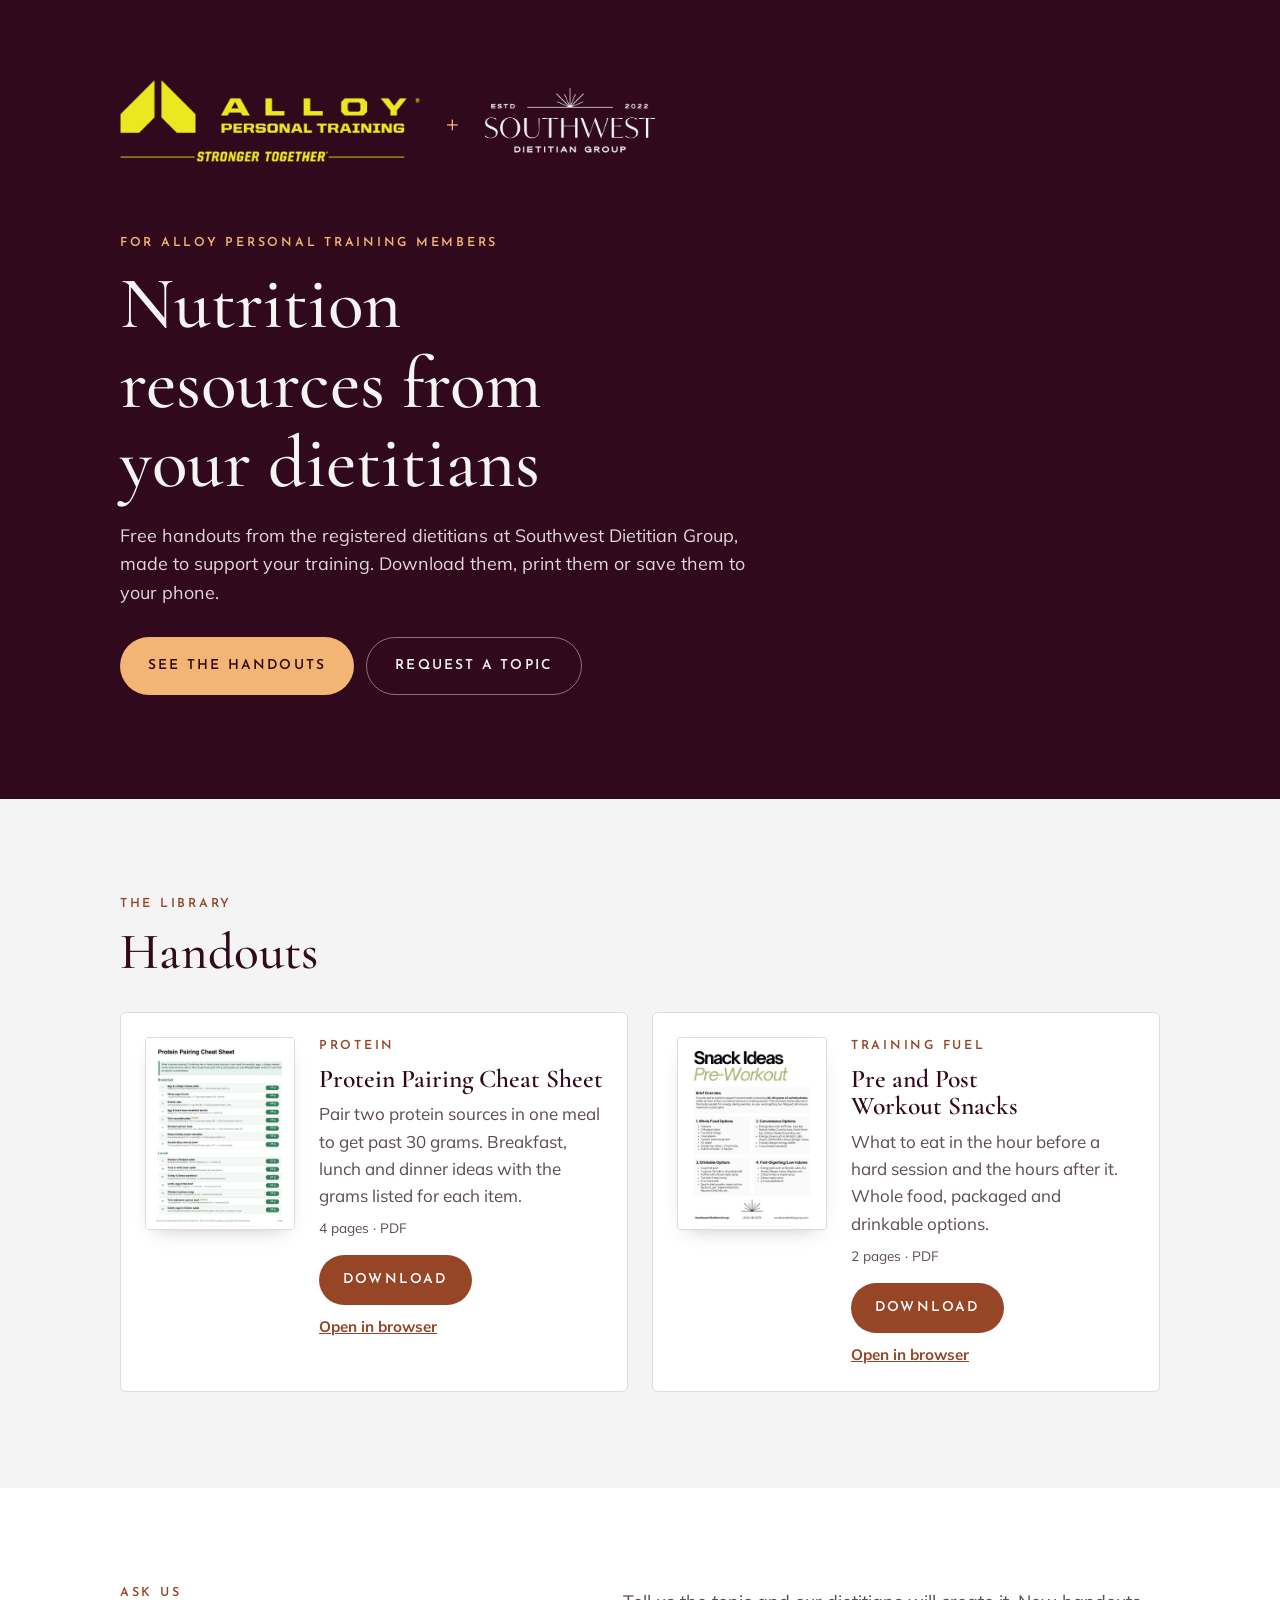
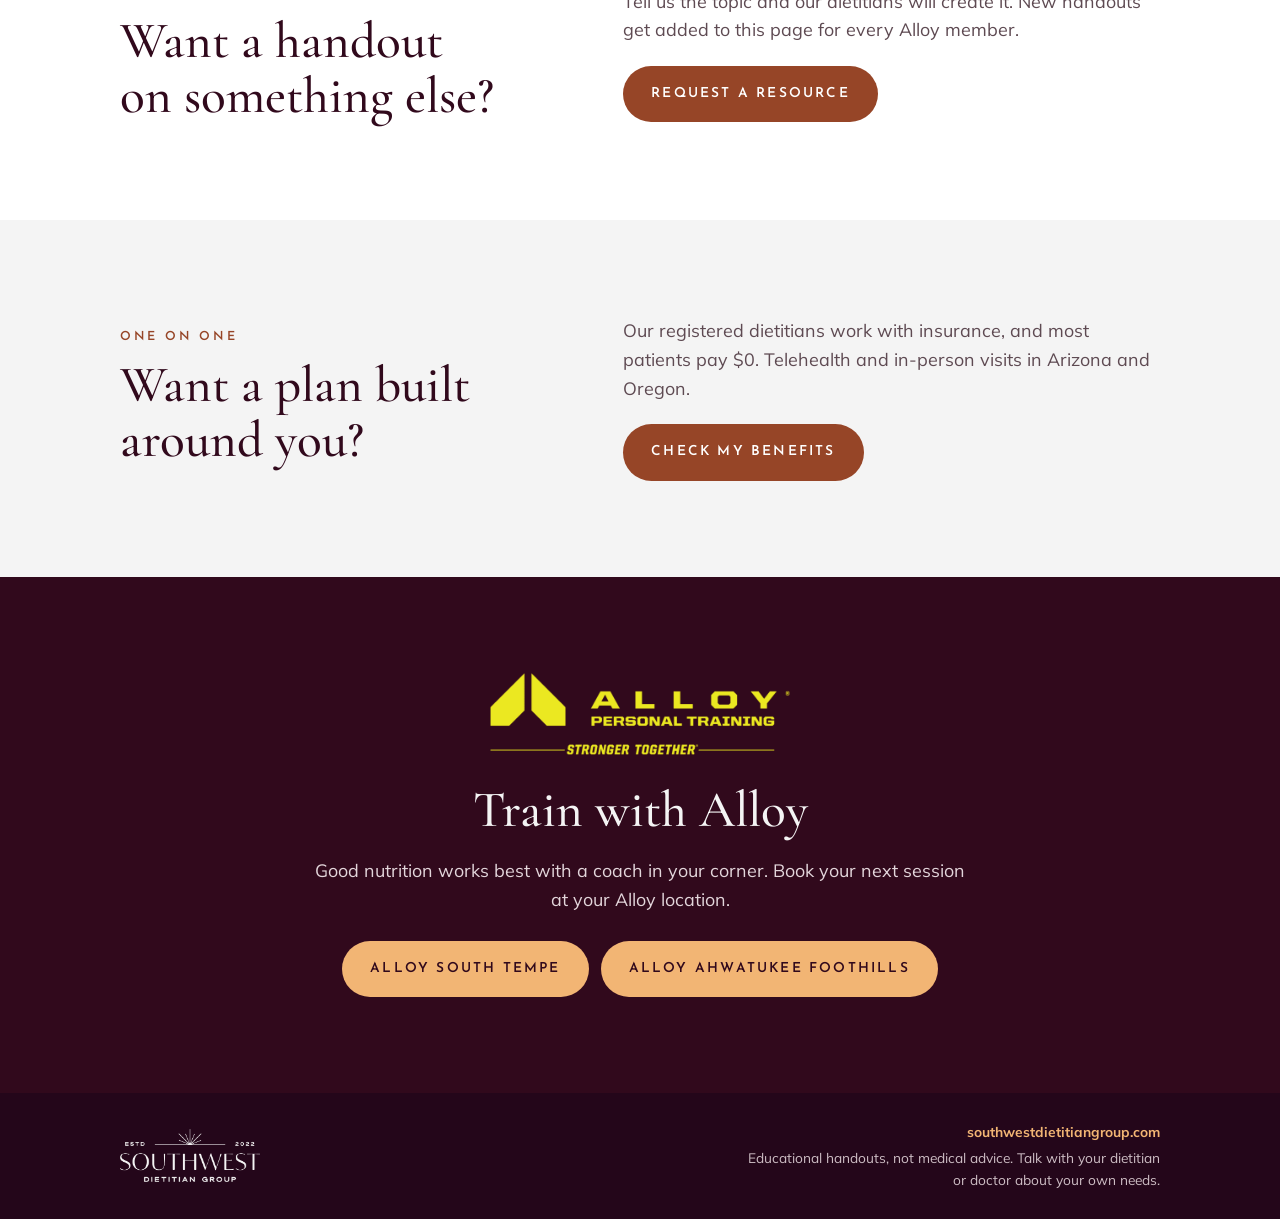
==== alloy/index.html @ 7ca177f0 "Add partner resource pages for Alloy and RISE members Co-Authored-By: Claude Opus 5.5 <noreply@anthr" ====
<!doctype html>
<html lang="en">
<head>
<meta charset="utf-8">
<meta name="viewport" content="width=device-width, initial-scale=1, viewport-fit=cover">
<title>Nutrition resources for Alloy Personal Training members | Southwest Dietitian Group</title>
<meta name="robots" content="noindex">
<meta name="description" content="Free nutrition handouts for Alloy Personal Training members from the registered dietitians at Southwest Dietitian Group.">
<meta property="og:title" content="Nutrition resources for Alloy Personal Training members">
<meta property="og:description" content="Free handouts from the registered dietitians at Southwest Dietitian Group.">
<meta property="og:image" content="https://go.southwestdietitiangroup.com/assets/sdg-badge.png">
<link rel="icon" type="image/png" sizes="64x64" href="/assets/favicon-64.png?v=2">
<link rel="apple-touch-icon" href="/assets/favicon-180.png?v=2">
<link rel="preconnect" href="https://fonts.googleapis.com">
<link rel="preconnect" href="https://fonts.gstatic.com" crossorigin>
<link rel="stylesheet" href="https://fonts.googleapis.com/css2?family=Cormorant+Garamond:ital,wght@0,500;0,600;1,500&family=Josefin+Sans:wght@400;600&family=Mulish:wght@400;600;700&display=swap">
<link rel="stylesheet" href="/resources/partner.css">
</head>
<body>
<div class="sdg-lp">
  <header class="hero">
    <div class="wrap">
      <div class="cobrand">
        <img class="partner-logo" src="/resources/img/alloy-logo.png" alt="Alloy Personal Training" style="width:300px">
        <span class="x" aria-hidden="true">+</span>
        <a class="logo-link" href="https://southwestdietitiangroup.com/" target="_blank" rel="noopener"><img class="sdg-logo" src="/assets/sdg-logo-white.png" alt="Southwest Dietitian Group"></a>
      </div>
      <p class="eyebrow">For Alloy Personal Training members</p>
      <h1>Nutrition resources from your dietitians</h1>
      <p class="lede">Free handouts from the registered dietitians at Southwest Dietitian Group, made to support your training. Download them, print them or save them to your phone.</p>
      <div class="hero-actions">
        <a class="btn btn-peach" href="#resources">See the handouts</a>
        <a class="btn btn-ghost" href="https://form.jotform.com/SouthwestDietitianGroup/request-a-resource" target="_blank" rel="noopener">Request a topic</a>
      </div>
    </div>
  </header>

  <main>
    <section class="band" id="resources">
      <div class="wrap">
        <p class="eyebrow">The library</p>
        <h2>Handouts</h2>
        <div class="grid">
        <article class="res">
          <a class="res-thumb" href="/resources/files/protein-pairing-cheat-sheet.pdf" target="_blank" rel="noopener" aria-label="Open Protein Pairing Cheat Sheet">
            <img src="/resources/img/protein-pairing-cheat-sheet.jpg" alt="" width="680" height="880" loading="lazy">
          </a>
          <div class="res-body">
            <p class="eyebrow">Protein</p>
            <h3>Protein Pairing Cheat Sheet</h3>
            <p class="res-blurb">Pair two protein sources in one meal to get past 30 grams. Breakfast, lunch and dinner ideas with the grams listed for each item.</p>
            <p class="res-meta">4 pages · PDF</p>
            <div class="res-actions">
              <a class="btn btn-rust" href="/resources/files/protein-pairing-cheat-sheet.pdf" download>Download</a>
              <a class="text-link" href="/resources/files/protein-pairing-cheat-sheet.pdf" target="_blank" rel="noopener">Open in browser</a>
            </div>
          </div>
        </article>
        <article class="res">
          <a class="res-thumb" href="/resources/files/pre-and-post-workout-carb-snacks.pdf" target="_blank" rel="noopener" aria-label="Open Pre and Post Workout Snacks">
            <img src="/resources/img/pre-and-post-workout-carb-snacks.jpg" alt="" width="680" height="880" loading="lazy">
          </a>
          <div class="res-body">
            <p class="eyebrow">Training fuel</p>
            <h3>Pre and Post Workout Snacks</h3>
            <p class="res-blurb">What to eat in the hour before a hard session and the hours after it. Whole food, packaged and drinkable options.</p>
            <p class="res-meta">2 pages · PDF</p>
            <div class="res-actions">
              <a class="btn btn-rust" href="/resources/files/pre-and-post-workout-carb-snacks.pdf" download>Download</a>
              <a class="text-link" href="/resources/files/pre-and-post-workout-carb-snacks.pdf" target="_blank" rel="noopener">Open in browser</a>
            </div>
          </div>
        </article>
        </div>
      </div>
    </section>

    <section class="band band-white" id="request">
      <div class="wrap split">
        <div>
          <p class="eyebrow">Ask us</p>
          <h2>Want a handout on something else?</h2>
        </div>
        <div class="split-body">
          <p class="lede">Tell us the topic and our dietitians will create it. New handouts get added to this page for every Alloy member.</p>
          <a class="btn btn-rust" href="https://form.jotform.com/SouthwestDietitianGroup/request-a-resource" target="_blank" rel="noopener">Request a resource</a>
        </div>
      </div>
    </section>

    <section class="band" id="dietitian">
      <div class="wrap split">
        <div>
          <p class="eyebrow">One on one</p>
          <h2>Want a plan built around you?</h2>
        </div>
        <div class="split-body">
          <p class="lede">Our registered dietitians work with insurance, and most patients pay $0. Telehealth and in-person visits in Arizona and Oregon.</p>
          <a class="btn btn-rust" href="https://form.jotform.com/SouthwestDietitianGroup/verify-my-benefits" target="_blank" rel="noopener">Check my benefits</a>
        </div>
      </div>
    </section>

    <section class="band band-plum" id="partner">
      <div class="wrap center">
        <img class="partner-logo" src="/resources/img/alloy-logo.png" alt="Alloy Personal Training" style="width:300px">
        <h2>Train with Alloy</h2>
        <p class="lede">Good nutrition works best with a coach in your corner. Book your next session at your Alloy location.</p>
        <div class="hero-actions"><a class="btn btn-peach" href="https://alloypersonaltraining.com/location/south-tempe-az/" target="_blank" rel="noopener">Alloy South Tempe</a><a class="btn btn-peach" href="https://alloypersonaltraining.com/location/ahwatukee-foothills-az/" target="_blank" rel="noopener">Alloy Ahwatukee Foothills</a></div>
      </div>
    </section>
  </main>

  <footer class="footer">
    <div class="wrap">
      <a class="logo-link" href="https://southwestdietitiangroup.com/" target="_blank" rel="noopener"><img src="/assets/sdg-logo-white.png" alt="Southwest Dietitian Group home"></a>
      <div class="footer-text">
        <a class="site-link" href="https://southwestdietitiangroup.com/" target="_blank" rel="noopener">southwestdietitiangroup.com</a>
        <span>Educational handouts, not medical advice. Talk with your dietitian or doctor about your own needs.</span>
      </div>
    </div>
  </footer>
</div>
</body>
</html>
---- resources/partner.css ----
/* Partner resource pages (/alloy/, /rise/). Built by _src/partner-resources/build.py. Same brand look as /2027/. */
.sdg-lp {
  --rust: #964527; --rust-deep: #7c381f; --plum: #31091C; --peach: #F2B574;
  --paper: #F4F4F4; --white: #FFFFFF; --ink: #2a1520; --ink-soft: #5e4a52; --line: #e2d9d8;
  --display: 'Aguila', 'Cormorant Garamond', Georgia, 'Times New Roman', serif;
  --label: 'Dallas', 'Josefin Sans', Arial, sans-serif;
  --body: 'Mulish', Arial, 'Helvetica Neue', sans-serif;
  color-scheme: light; font-family: var(--body); font-size: 17px; line-height: 1.6;
  color: var(--ink); background: var(--paper); -webkit-font-smoothing: antialiased;
}
body { margin: 0; background: #F4F4F4; }
.sdg-lp *, .sdg-lp *::before, .sdg-lp *::after { box-sizing: border-box; }
.sdg-lp img { max-width: 100%; display: block; }
.sdg-lp a { color: inherit; }
.sdg-lp .wrap { max-width: 1080px; margin-inline: auto; padding-left: max(20px, env(safe-area-inset-left, 0px)); padding-right: max(20px, env(safe-area-inset-right, 0px)); }
.sdg-lp .band { padding-block: clamp(56px, 8vw, 96px); }
.sdg-lp .band-white { background: var(--white); }
.sdg-lp .band-plum { background: var(--plum); color: var(--paper); }
.sdg-lp .eyebrow { font-family: var(--label); text-transform: uppercase; letter-spacing: .22em; font-size: .78rem; font-weight: 600; color: var(--rust); margin: 0 0 10px; }
.sdg-lp h1, .sdg-lp h2, .sdg-lp h3 { font-family: var(--display); font-weight: 500; line-height: 1.08; text-wrap: balance; margin: 0; color: var(--plum); }
.sdg-lp h2 { font-size: clamp(2.1rem, 4.6vw, 3.2rem); }
.sdg-lp h3 { font-size: 1.6rem; font-weight: 600; }
.sdg-lp p { margin: 0; }
.sdg-lp .lede { font-size: 1.12rem; color: var(--ink-soft); max-width: 60ch; }

.sdg-lp .btn { display: inline-flex; align-items: center; justify-content: center; font-family: var(--label); text-transform: uppercase; letter-spacing: .16em; font-weight: 600; font-size: .86rem; padding: 17px 28px; border-radius: 999px; text-decoration: none; transition: transform .18s ease, background-color .18s ease; }
.sdg-lp .btn:focus-visible, .sdg-lp a:focus-visible { outline: 3px solid var(--peach); outline-offset: 3px; }
.sdg-lp .btn-peach { background: var(--peach); color: var(--plum); }
.sdg-lp .btn-peach:hover { background: #f6c58d; transform: translateY(-1px); }
.sdg-lp .btn-rust { background: var(--rust); color: var(--white); }
.sdg-lp .btn-rust:hover { background: var(--rust-deep); transform: translateY(-1px); }
.sdg-lp .btn-ghost { color: var(--paper); border: 1px solid rgba(244,244,244,.45); }
.sdg-lp .btn-ghost:hover { border-color: var(--peach); color: var(--peach); }
.sdg-lp .text-link { color: var(--rust); font-weight: 700; font-size: .95rem; }

/* Hero */
.sdg-lp .hero { background: var(--plum); color: var(--paper); padding-block: clamp(40px, 7vw, 80px) clamp(56px, 9vw, 104px); }
.sdg-lp .hero h1 { color: var(--paper); font-size: clamp(2.6rem, 6.4vw, 4.6rem); max-width: 16ch; margin-bottom: 18px; }
.sdg-lp .hero .eyebrow { color: var(--peach); }
.sdg-lp .hero .lede { color: #e3d6db; }
.sdg-lp .cobrand { display: flex; align-items: center; flex-wrap: wrap; gap: 18px 26px; margin-bottom: clamp(40px, 7vw, 72px); }
.sdg-lp .cobrand .partner-logo { max-width: 60vw; height: auto; }
.sdg-lp .cobrand .x { font-family: var(--display); font-size: 2rem; color: var(--peach); line-height: 1; }
.sdg-lp .cobrand .sdg-logo { width: 170px; }
.sdg-lp .hero-actions { display: flex; flex-wrap: wrap; gap: 12px; margin-top: 30px; }

/* Resource cards */
.sdg-lp .grid { display: grid; grid-template-columns: repeat(auto-fill, minmax(min(100%, 460px), 1fr)); gap: 24px; margin-top: 32px; }
.sdg-lp .res { display: grid; grid-template-columns: 150px 1fr; gap: 24px; background: var(--white); border: 1px solid var(--line); border-radius: 6px; padding: 24px; align-items: start; }
.sdg-lp .res-thumb { display: block; border: 1px solid var(--line); border-radius: 3px; overflow: hidden; box-shadow: 0 8px 20px -12px rgba(49,9,28,.35); transition: transform .18s ease; }
.sdg-lp .res-thumb:hover { transform: translateY(-2px); }
.sdg-lp .res-thumb img { width: 100%; height: auto; }
.sdg-lp .res-body { display: grid; gap: 8px; min-width: 0; }
.sdg-lp .res-body .eyebrow { margin: 0; }
.sdg-lp .res-blurb { color: var(--ink-soft); }
.sdg-lp .res-meta { font-size: .85rem; color: var(--ink-soft); }
.sdg-lp .res-actions { display: flex; flex-wrap: wrap; align-items: center; gap: 10px 18px; margin-top: 8px; }
.sdg-lp .res-actions .btn { padding: 14px 24px; }

/* Two-column bands */
.sdg-lp .split { display: grid; grid-template-columns: 1fr 1.2fr; gap: 28px 56px; align-items: center; }
.sdg-lp .split-body { display: grid; gap: 22px; justify-items: start; }

/* Partner band */
.sdg-lp .center { display: grid; justify-items: center; text-align: center; gap: 18px; }
.sdg-lp .band-plum h2 { color: var(--paper); }
.sdg-lp .band-plum .lede { color: #e3d6db; }
.sdg-lp .band-plum .partner-logo { max-width: 70vw; height: auto; margin-bottom: 10px; }
.sdg-lp .band-plum .hero-actions { justify-content: center; margin-top: 10px; }

/* Footer */
.sdg-lp .footer { background: #24061a; color: #cdbdc4; font-size: .86rem; }
.sdg-lp .footer .wrap { padding-block: 28px; display: flex; flex-wrap: wrap; justify-content: space-between; gap: 14px; align-items: center; }
.sdg-lp .footer img { width: 140px; }
.sdg-lp .footer-text { display: grid; gap: 4px; text-align: right; max-width: 52ch; }
.sdg-lp .site-link { color: var(--peach); font-weight: 700; text-decoration: none; }

@media (max-width: 720px) {
  .sdg-lp .res { grid-template-columns: 96px 1fr; gap: 16px; padding: 18px; }
  .sdg-lp .split { grid-template-columns: 1fr; }
  .sdg-lp .footer-text { text-align: left; }
  .sdg-lp .hero-actions .btn { flex: 1 1 100%; }
}
@media (max-width: 480px) {
  .sdg-lp .cobrand { gap: 12px 16px; flex-wrap: nowrap; }
  .sdg-lp .cobrand .partner-logo { max-width: 46vw; }
  .sdg-lp .cobrand .sdg-logo { width: 120px; }
}
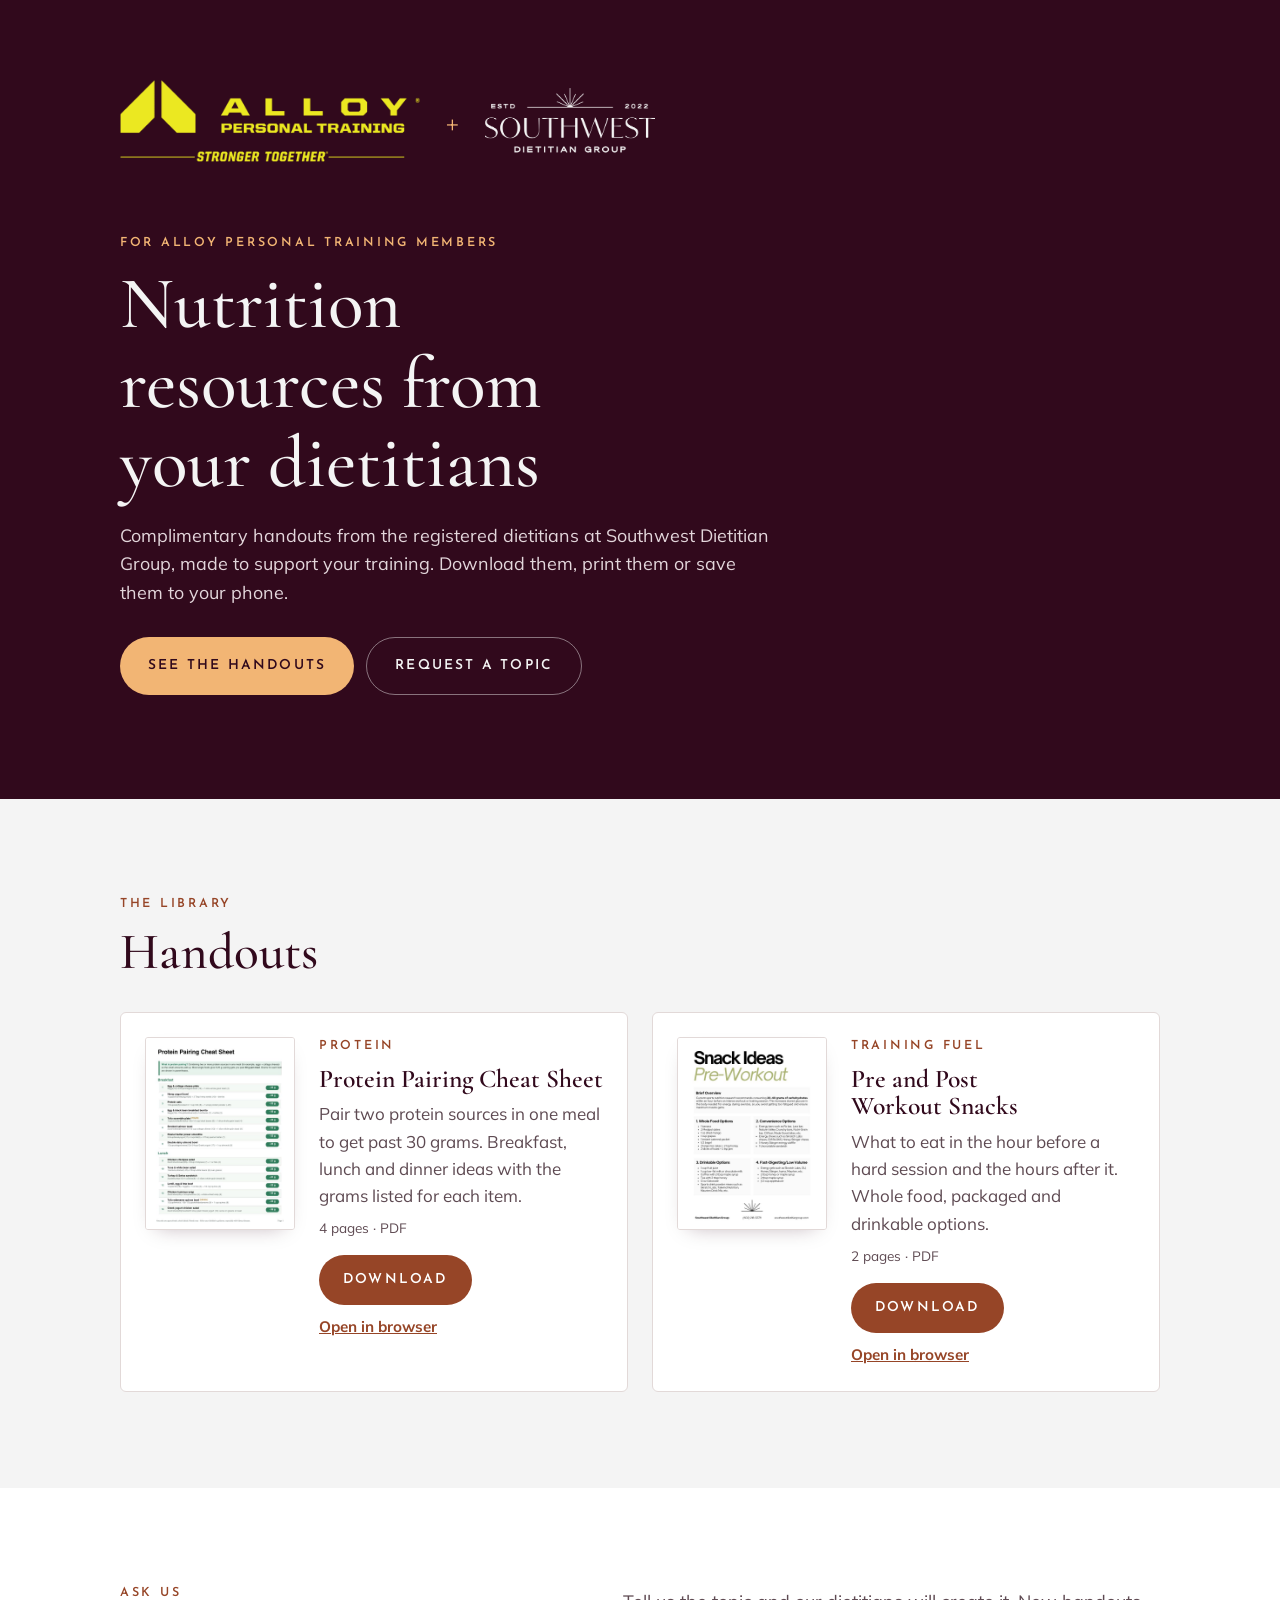
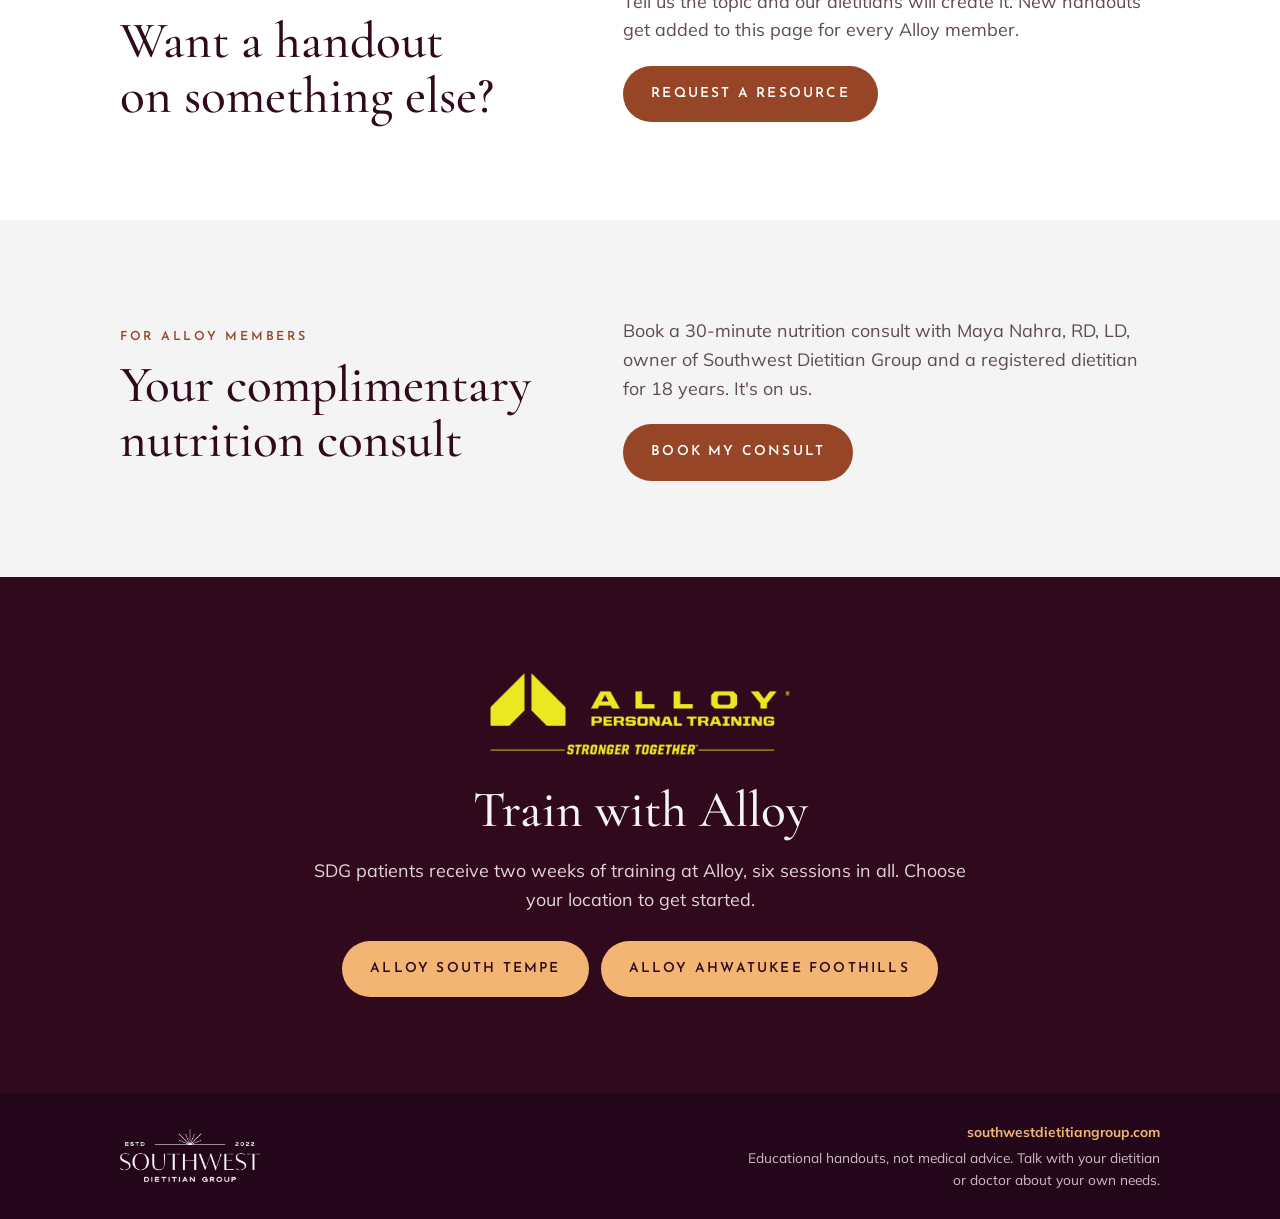
==== commit 903d8aee: "Partner pages: gym offers for SDG patients, complimentary consult with Maya Co-Authored-By: Claude O" ====
--- a/alloy/index.html
+++ b/alloy/index.html
@@ -5,9 +5,9 @@
 <meta name="viewport" content="width=device-width, initial-scale=1, viewport-fit=cover">
 <title>Nutrition resources for Alloy Personal Training members | Southwest Dietitian Group</title>
 <meta name="robots" content="noindex">
-<meta name="description" content="Free nutrition handouts for Alloy Personal Training members from the registered dietitians at Southwest Dietitian Group.">
+<meta name="description" content="Complimentary nutrition handouts for Alloy Personal Training members from the registered dietitians at Southwest Dietitian Group.">
 <meta property="og:title" content="Nutrition resources for Alloy Personal Training members">
-<meta property="og:description" content="Free handouts from the registered dietitians at Southwest Dietitian Group.">
+<meta property="og:description" content="Complimentary handouts from the registered dietitians at Southwest Dietitian Group.">
 <meta property="og:image" content="https://go.southwestdietitiangroup.com/assets/sdg-badge.png">
 <link rel="icon" type="image/png" sizes="64x64" href="/assets/favicon-64.png?v=2">
 <link rel="apple-touch-icon" href="/assets/favicon-180.png?v=2">
@@ -27,7 +27,7 @@
       </div>
       <p class="eyebrow">For Alloy Personal Training members</p>
       <h1>Nutrition resources from your dietitians</h1>
-      <p class="lede">Free handouts from the registered dietitians at Southwest Dietitian Group, made to support your training. Download them, print them or save them to your phone.</p>
+      <p class="lede">Complimentary handouts from the registered dietitians at Southwest Dietitian Group, made to support your training. Download them, print them or save them to your phone.</p>
       <div class="hero-actions">
         <a class="btn btn-peach" href="#resources">See the handouts</a>
         <a class="btn btn-ghost" href="https://form.jotform.com/SouthwestDietitianGroup/request-a-resource" target="_blank" rel="noopener">Request a topic</a>
@@ -88,15 +88,15 @@
       </div>
     </section>
 
-    <section class="band" id="dietitian">
+    <section class="band" id="consult">
       <div class="wrap split">
         <div>
-          <p class="eyebrow">One on one</p>
-          <h2>Want a plan built around you?</h2>
+          <p class="eyebrow">For Alloy members</p>
+          <h2>Your complimentary nutrition consult</h2>
         </div>
         <div class="split-body">
-          <p class="lede">Our registered dietitians work with insurance, and most patients pay $0. Telehealth and in-person visits in Arizona and Oregon.</p>
-          <a class="btn btn-rust" href="https://form.jotform.com/SouthwestDietitianGroup/verify-my-benefits" target="_blank" rel="noopener">Check my benefits</a>
+          <p class="lede">Book a 30-minute nutrition consult with Maya Nahra, RD, LD, owner of Southwest Dietitian Group and a registered dietitian for 18 years. It's on us.</p>
+          <a class="btn btn-rust" href="https://sdg.intakeq.com/booking?serviceId=68c0e8e5-5097-4298-bee4-f5482008c1e0" target="_blank" rel="noopener">Book my consult</a>
         </div>
       </div>
     </section>
@@ -105,7 +105,7 @@
       <div class="wrap center">
         <img class="partner-logo" src="/resources/img/alloy-logo.png" alt="Alloy Personal Training" style="width:300px">
         <h2>Train with Alloy</h2>
-        <p class="lede">Good nutrition works best with a coach in your corner. Book your next session at your Alloy location.</p>
+        <p class="lede">SDG patients receive two weeks of training at Alloy, six sessions in all. Choose your location to get started.</p>
         <div class="hero-actions"><a class="btn btn-peach" href="https://alloypersonaltraining.com/location/south-tempe-az/" target="_blank" rel="noopener">Alloy South Tempe</a><a class="btn btn-peach" href="https://alloypersonaltraining.com/location/ahwatukee-foothills-az/" target="_blank" rel="noopener">Alloy Ahwatukee Foothills</a></div>
       </div>
     </section>
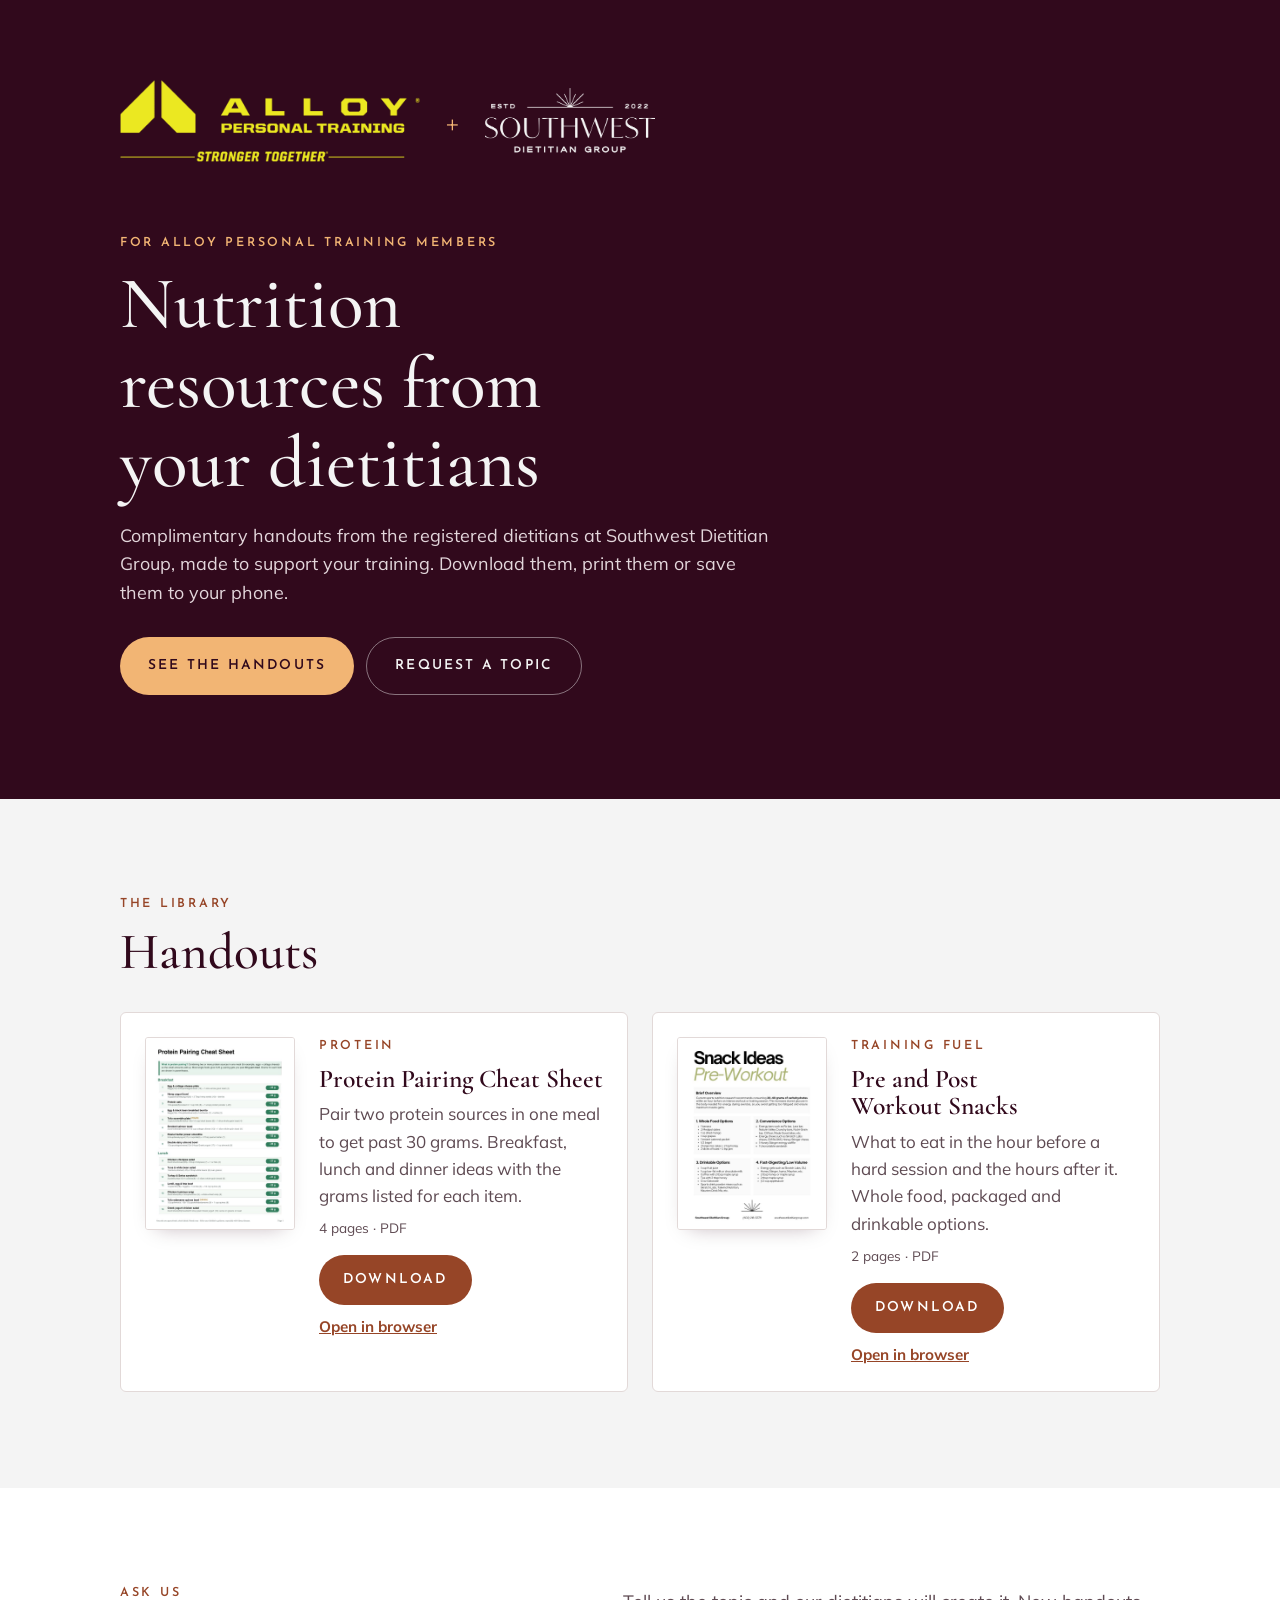
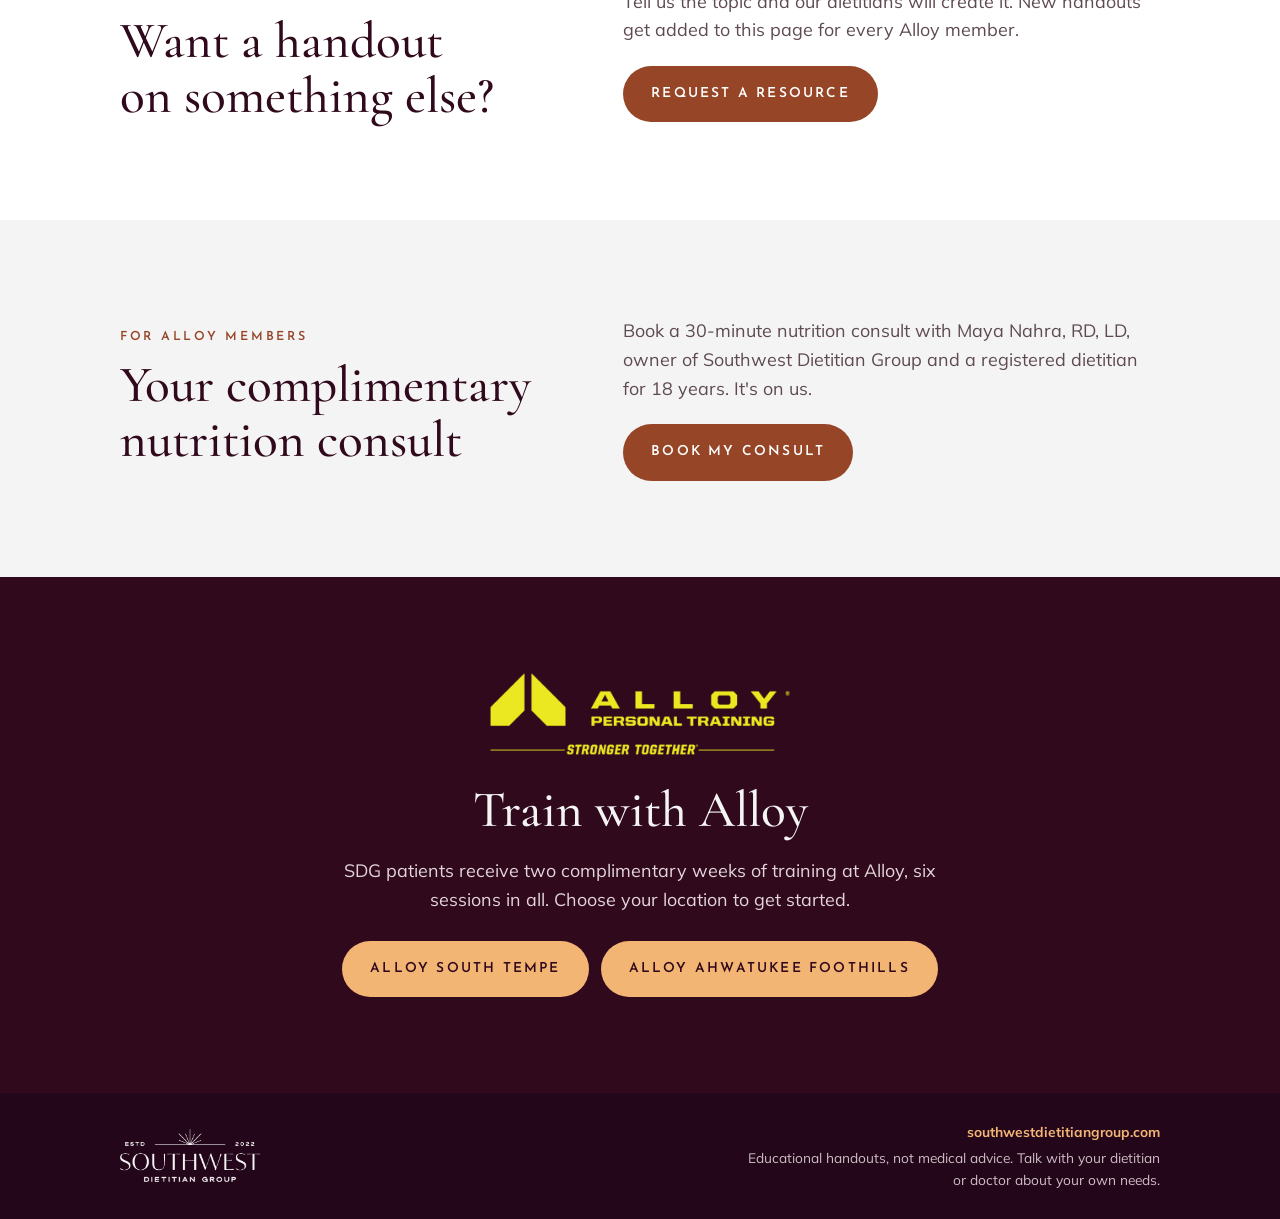
==== commit b9403827: "Alloy offer: two complimentary weeks Co-Authored-By: Claude Opus 5.5 <noreply@anthropic.com> Claude-" ====
--- a/alloy/index.html
+++ b/alloy/index.html
@@ -105,7 +105,7 @@
       <div class="wrap center">
         <img class="partner-logo" src="/resources/img/alloy-logo.png" alt="Alloy Personal Training" style="width:300px">
         <h2>Train with Alloy</h2>
-        <p class="lede">SDG patients receive two weeks of training at Alloy, six sessions in all. Choose your location to get started.</p>
+        <p class="lede">SDG patients receive two complimentary weeks of training at Alloy, six sessions in all. Choose your location to get started.</p>
         <div class="hero-actions"><a class="btn btn-peach" href="https://alloypersonaltraining.com/location/south-tempe-az/" target="_blank" rel="noopener">Alloy South Tempe</a><a class="btn btn-peach" href="https://alloypersonaltraining.com/location/ahwatukee-foothills-az/" target="_blank" rel="noopener">Alloy Ahwatukee Foothills</a></div>
       </div>
     </section>
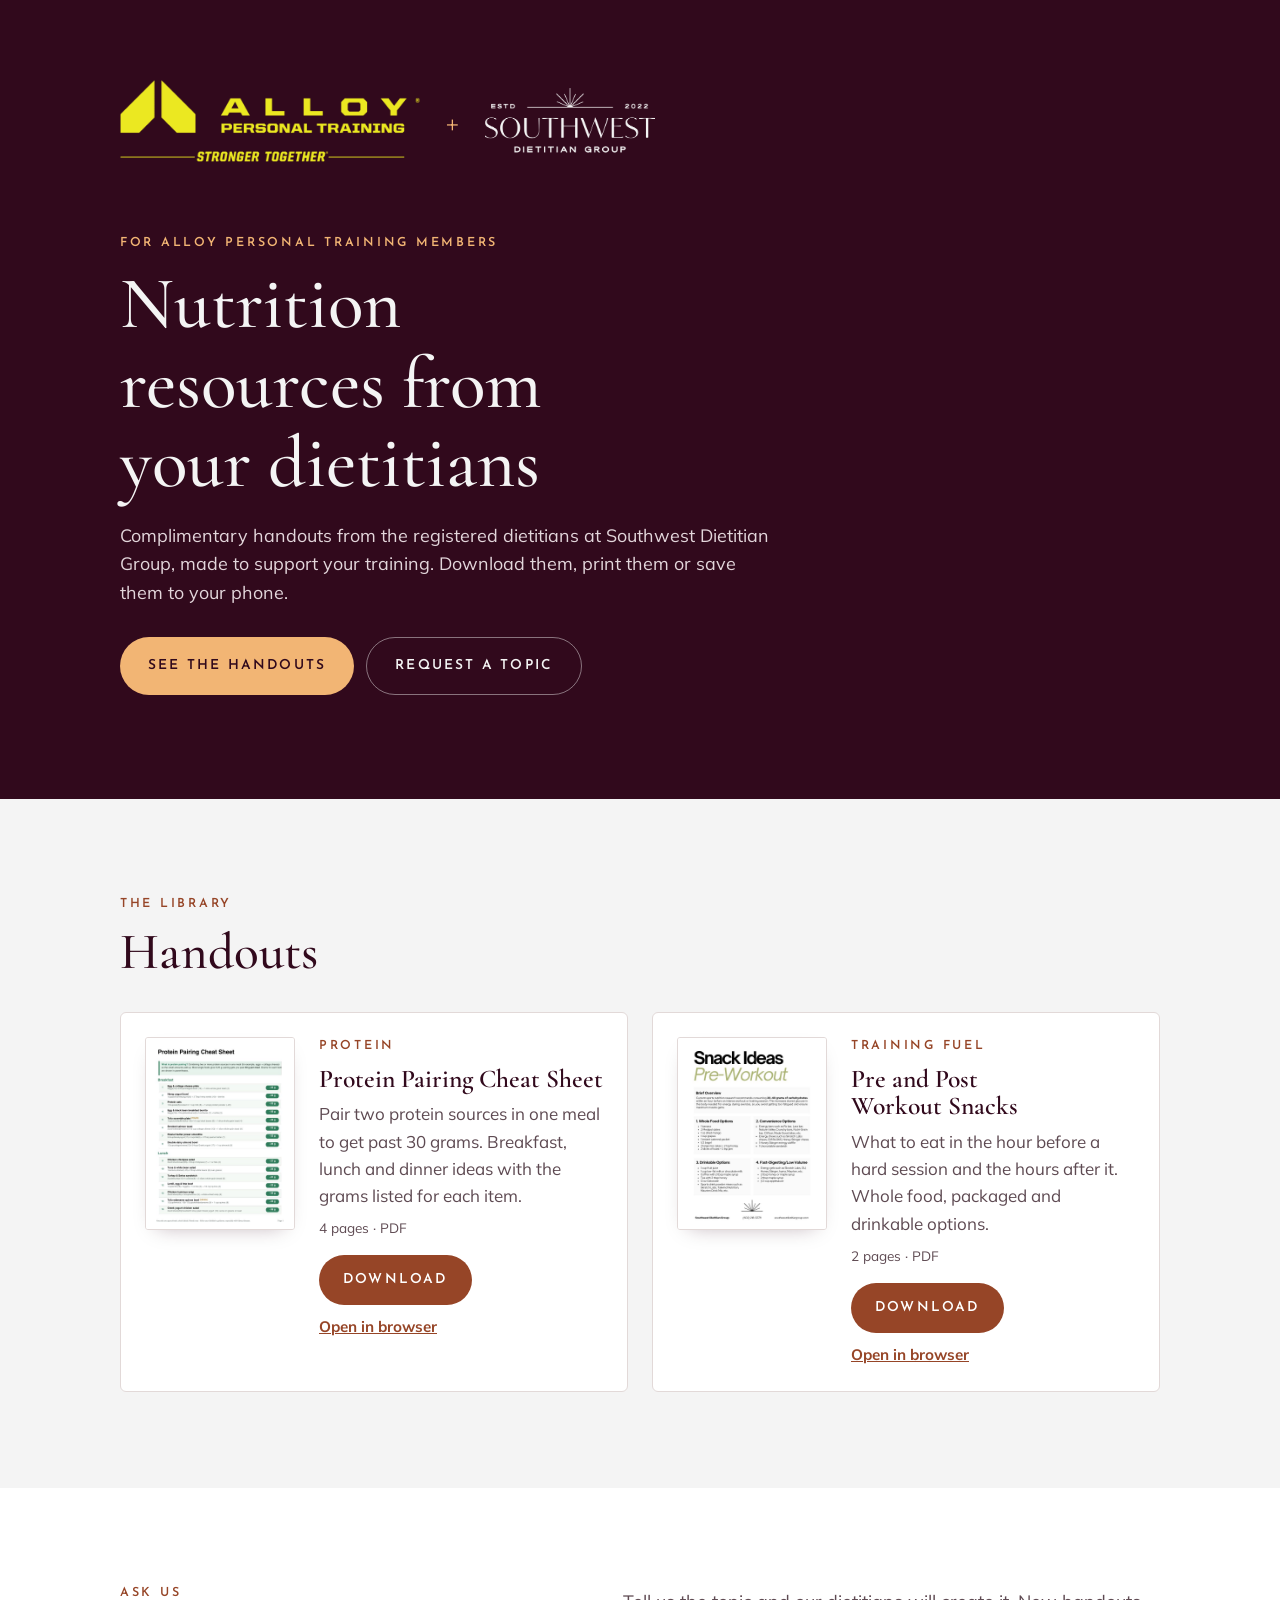
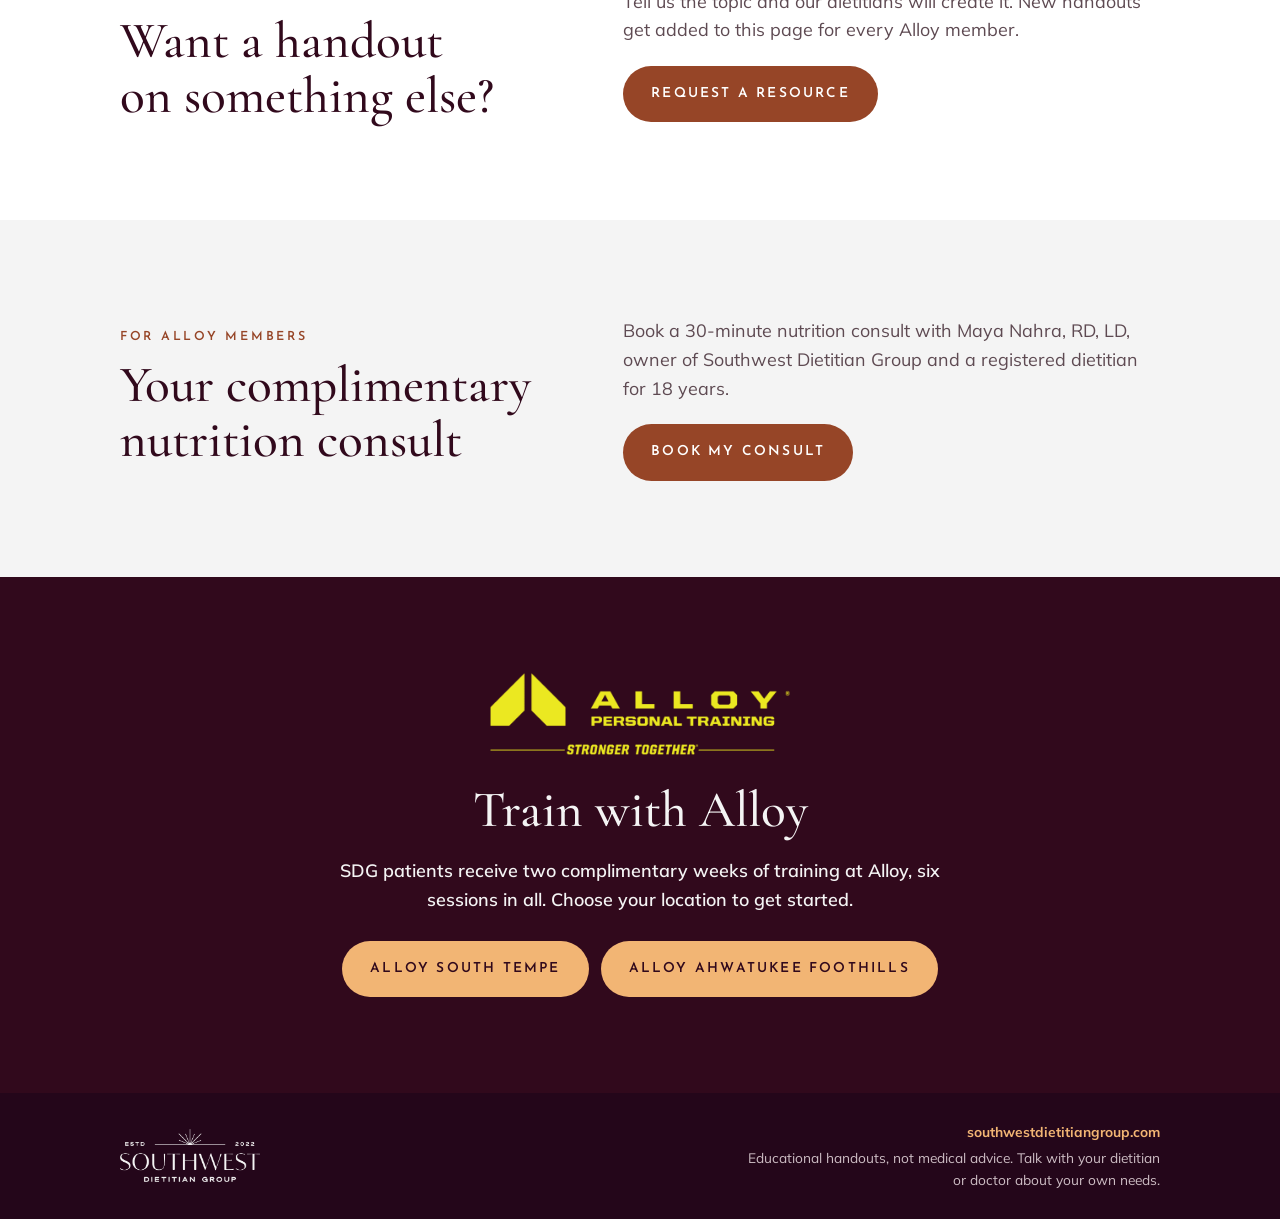
==== commit 56048c12: "Add Unify partner page; remove "It's on us" from consult copy Co-Authored-By: Claude Opus 5.5 <norep" ====
--- a/alloy/index.html
+++ b/alloy/index.html
@@ -30,7 +30,7 @@
       <p class="lede">Complimentary handouts from the registered dietitians at Southwest Dietitian Group, made to support your training. Download them, print them or save them to your phone.</p>
       <div class="hero-actions">
         <a class="btn btn-peach" href="#resources">See the handouts</a>
-        <a class="btn btn-ghost" href="https://form.jotform.com/SouthwestDietitianGroup/request-a-resource" target="_blank" rel="noopener">Request a topic</a>
+        <a class="btn btn-ghost" href="https://form.jotform.com/263257167018055" target="_blank" rel="noopener">Request a topic</a>
       </div>
     </div>
   </header>
@@ -83,7 +83,7 @@
         </div>
         <div class="split-body">
           <p class="lede">Tell us the topic and our dietitians will create it. New handouts get added to this page for every Alloy member.</p>
-          <a class="btn btn-rust" href="https://form.jotform.com/SouthwestDietitianGroup/request-a-resource" target="_blank" rel="noopener">Request a resource</a>
+          <a class="btn btn-rust" href="https://form.jotform.com/263257167018055" target="_blank" rel="noopener">Request a resource</a>
         </div>
       </div>
     </section>
@@ -95,7 +95,7 @@
           <h2>Your complimentary nutrition consult</h2>
         </div>
         <div class="split-body">
-          <p class="lede">Book a 30-minute nutrition consult with Maya Nahra, RD, LD, owner of Southwest Dietitian Group and a registered dietitian for 18 years. It's on us.</p>
+          <p class="lede">Book a 30-minute nutrition consult with Maya Nahra, RD, LD, owner of Southwest Dietitian Group and a registered dietitian for 18 years.</p>
           <a class="btn btn-rust" href="https://sdg.intakeq.com/booking?serviceId=68c0e8e5-5097-4298-bee4-f5482008c1e0" target="_blank" rel="noopener">Book my consult</a>
         </div>
       </div>
@@ -105,7 +105,7 @@
       <div class="wrap center">
         <img class="partner-logo" src="/resources/img/alloy-logo.png" alt="Alloy Personal Training" style="width:300px">
         <h2>Train with Alloy</h2>
-        <p class="lede">SDG patients receive two complimentary weeks of training at Alloy, six sessions in all. Choose your location to get started.</p>
+        <div class="back-copy"><p class="lede">SDG patients receive two complimentary weeks of training at Alloy, six sessions in all. Choose your location to get started.</p></div>
         <div class="hero-actions"><a class="btn btn-peach" href="https://alloypersonaltraining.com/location/south-tempe-az/" target="_blank" rel="noopener">Alloy South Tempe</a><a class="btn btn-peach" href="https://alloypersonaltraining.com/location/ahwatukee-foothills-az/" target="_blank" rel="noopener">Alloy Ahwatukee Foothills</a></div>
       </div>
     </section>
--- a/resources/partner.css
+++ b/resources/partner.css
@@ -86,3 +86,5 @@
   .sdg-lp .cobrand .partner-logo { max-width: 46vw; }
   .sdg-lp .cobrand .sdg-logo { width: 120px; }
 }
+.sdg-lp .back-copy { display: grid; gap: 14px; justify-items: center; }
+.sdg-lp .back-copy .lede:first-child { color: var(--paper); font-weight: 600; }
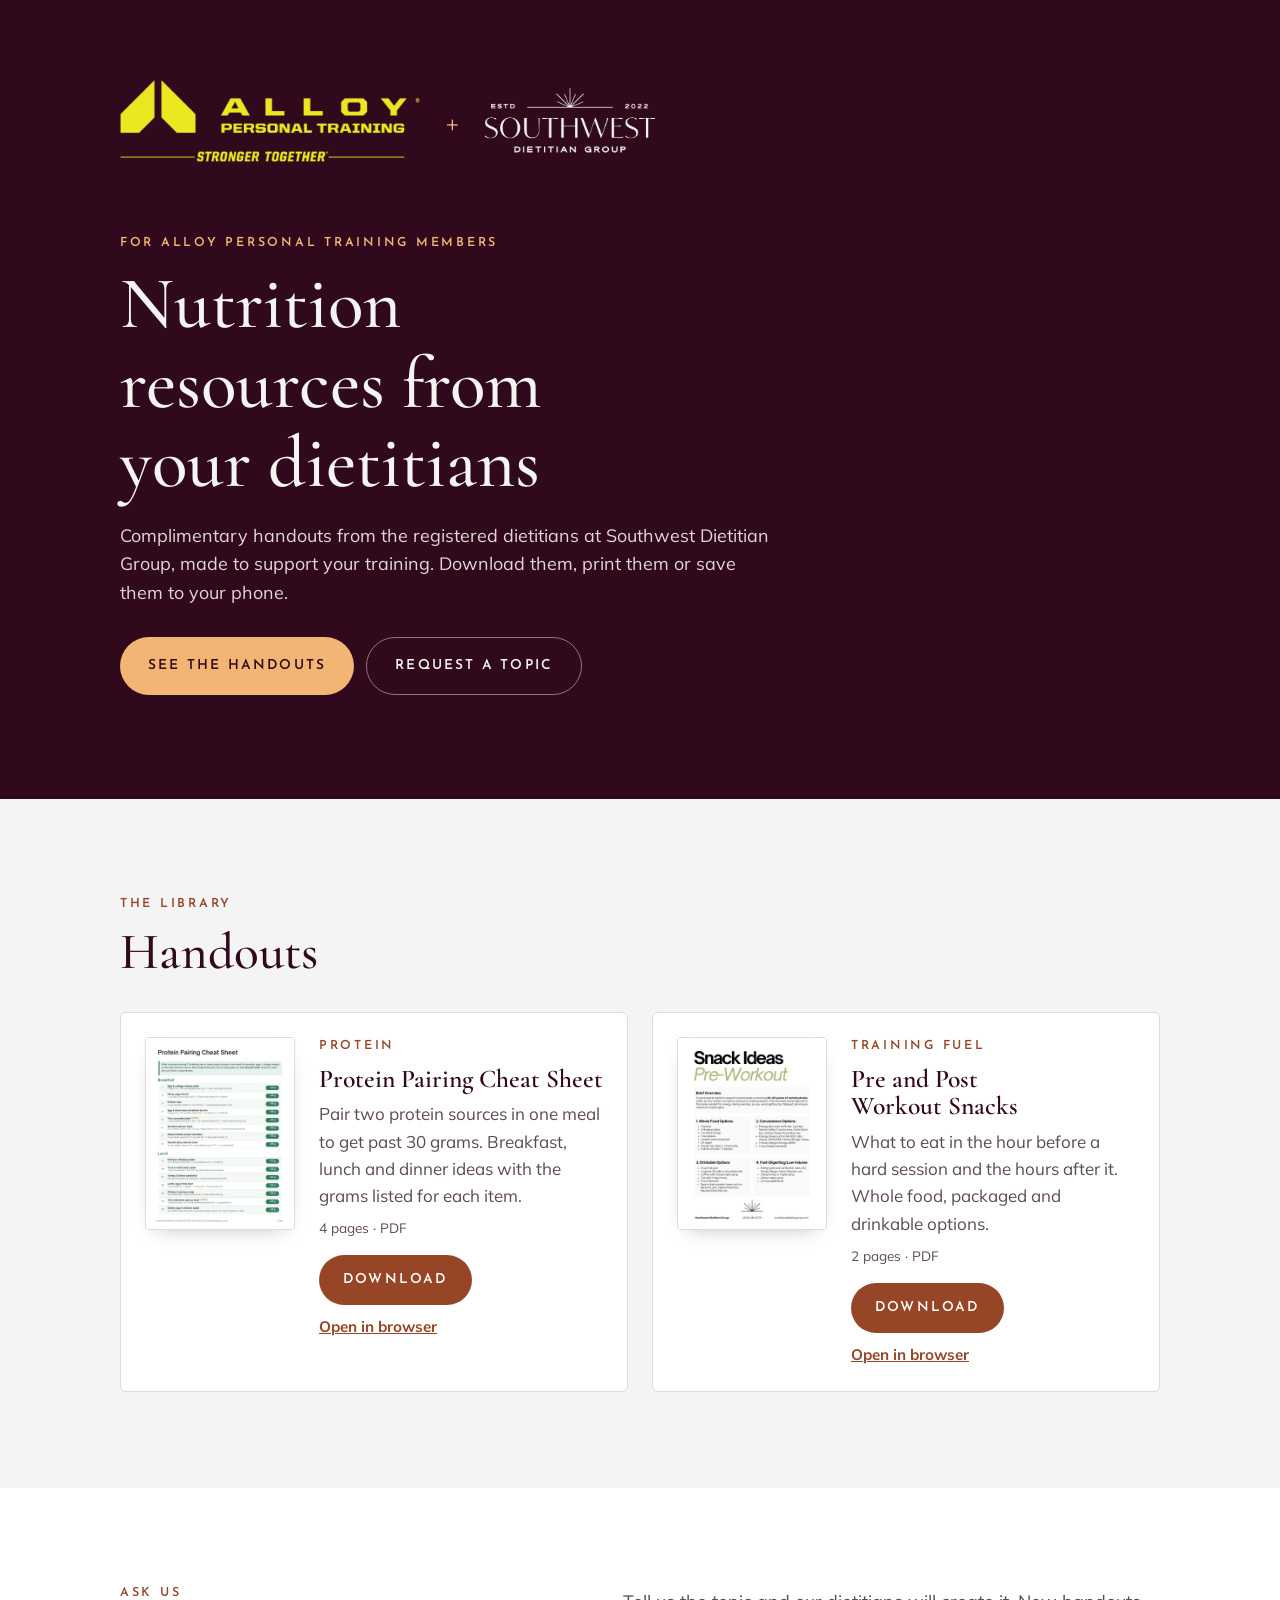
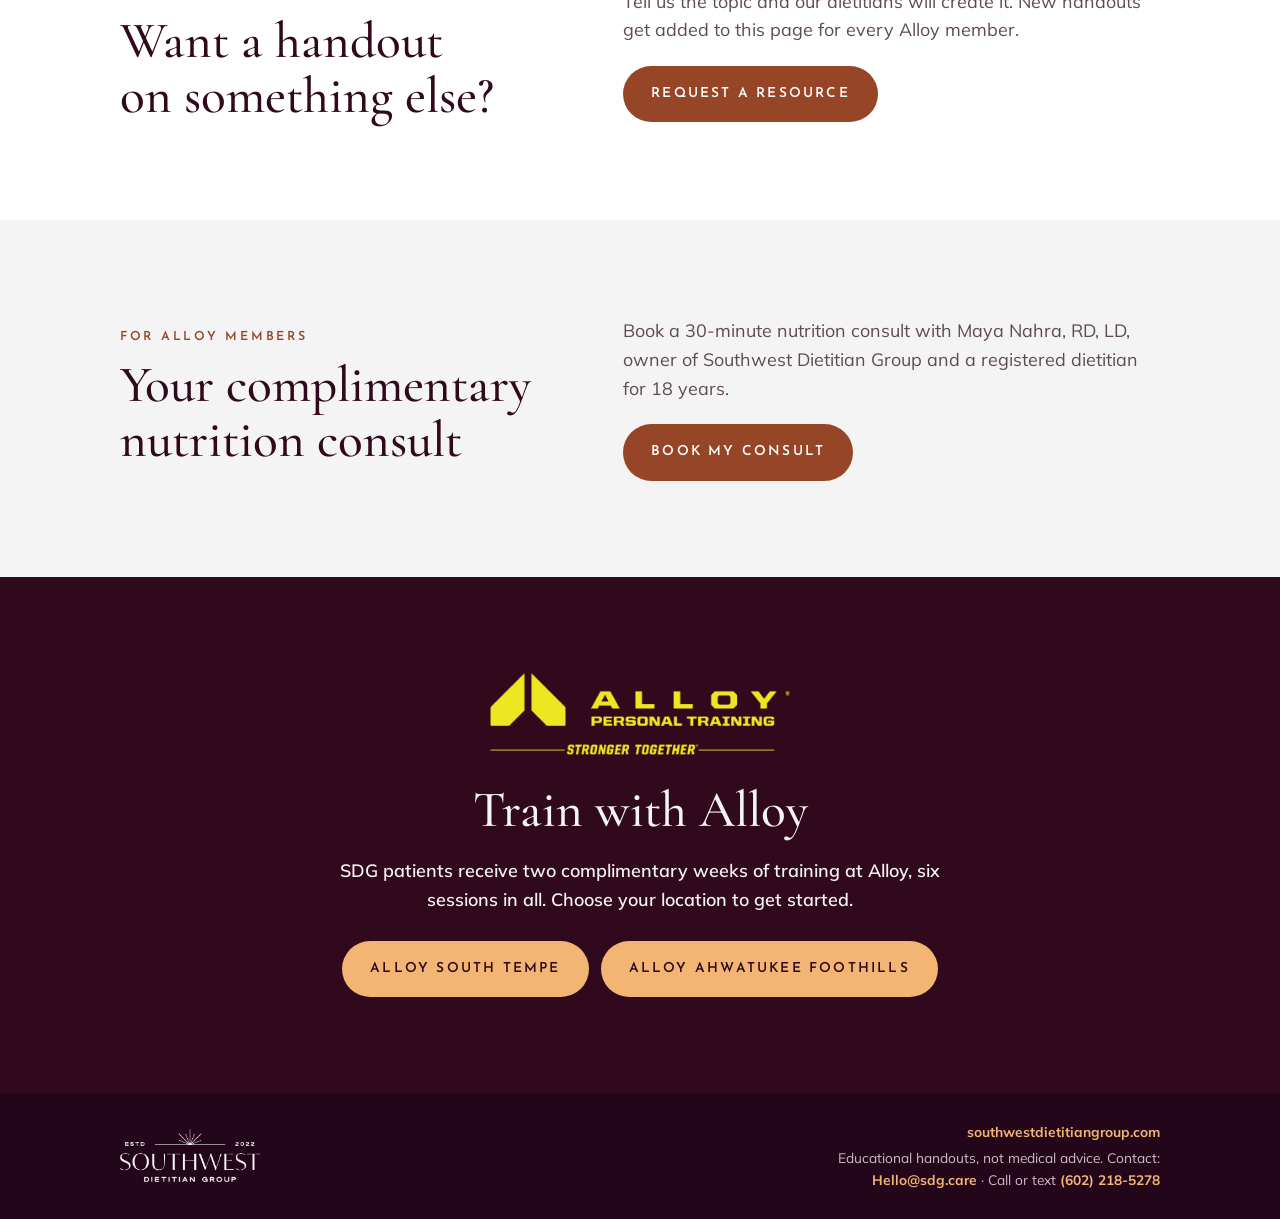
==== commit b43fc7db: "Partner pages: updated Protein Pairing sheet, footer contact info Co-Authored-By: Claude Opus 5.5 <n" ====
--- a/alloy/index.html
+++ b/alloy/index.html
@@ -116,7 +116,7 @@
       <a class="logo-link" href="https://southwestdietitiangroup.com/" target="_blank" rel="noopener"><img src="/assets/sdg-logo-white.png" alt="Southwest Dietitian Group home"></a>
       <div class="footer-text">
         <a class="site-link" href="https://southwestdietitiangroup.com/" target="_blank" rel="noopener">southwestdietitiangroup.com</a>
-        <span>Educational handouts, not medical advice. Talk with your dietitian or doctor about your own needs.</span>
+        <span>Educational handouts, not medical advice. Contact: <a class="site-link" href="mailto:hello@sdg.care">Hello@sdg.care</a> · Call or text <a class="site-link" href="tel:+16022185278">(602) 218-5278</a></span>
       </div>
     </div>
   </footer>
